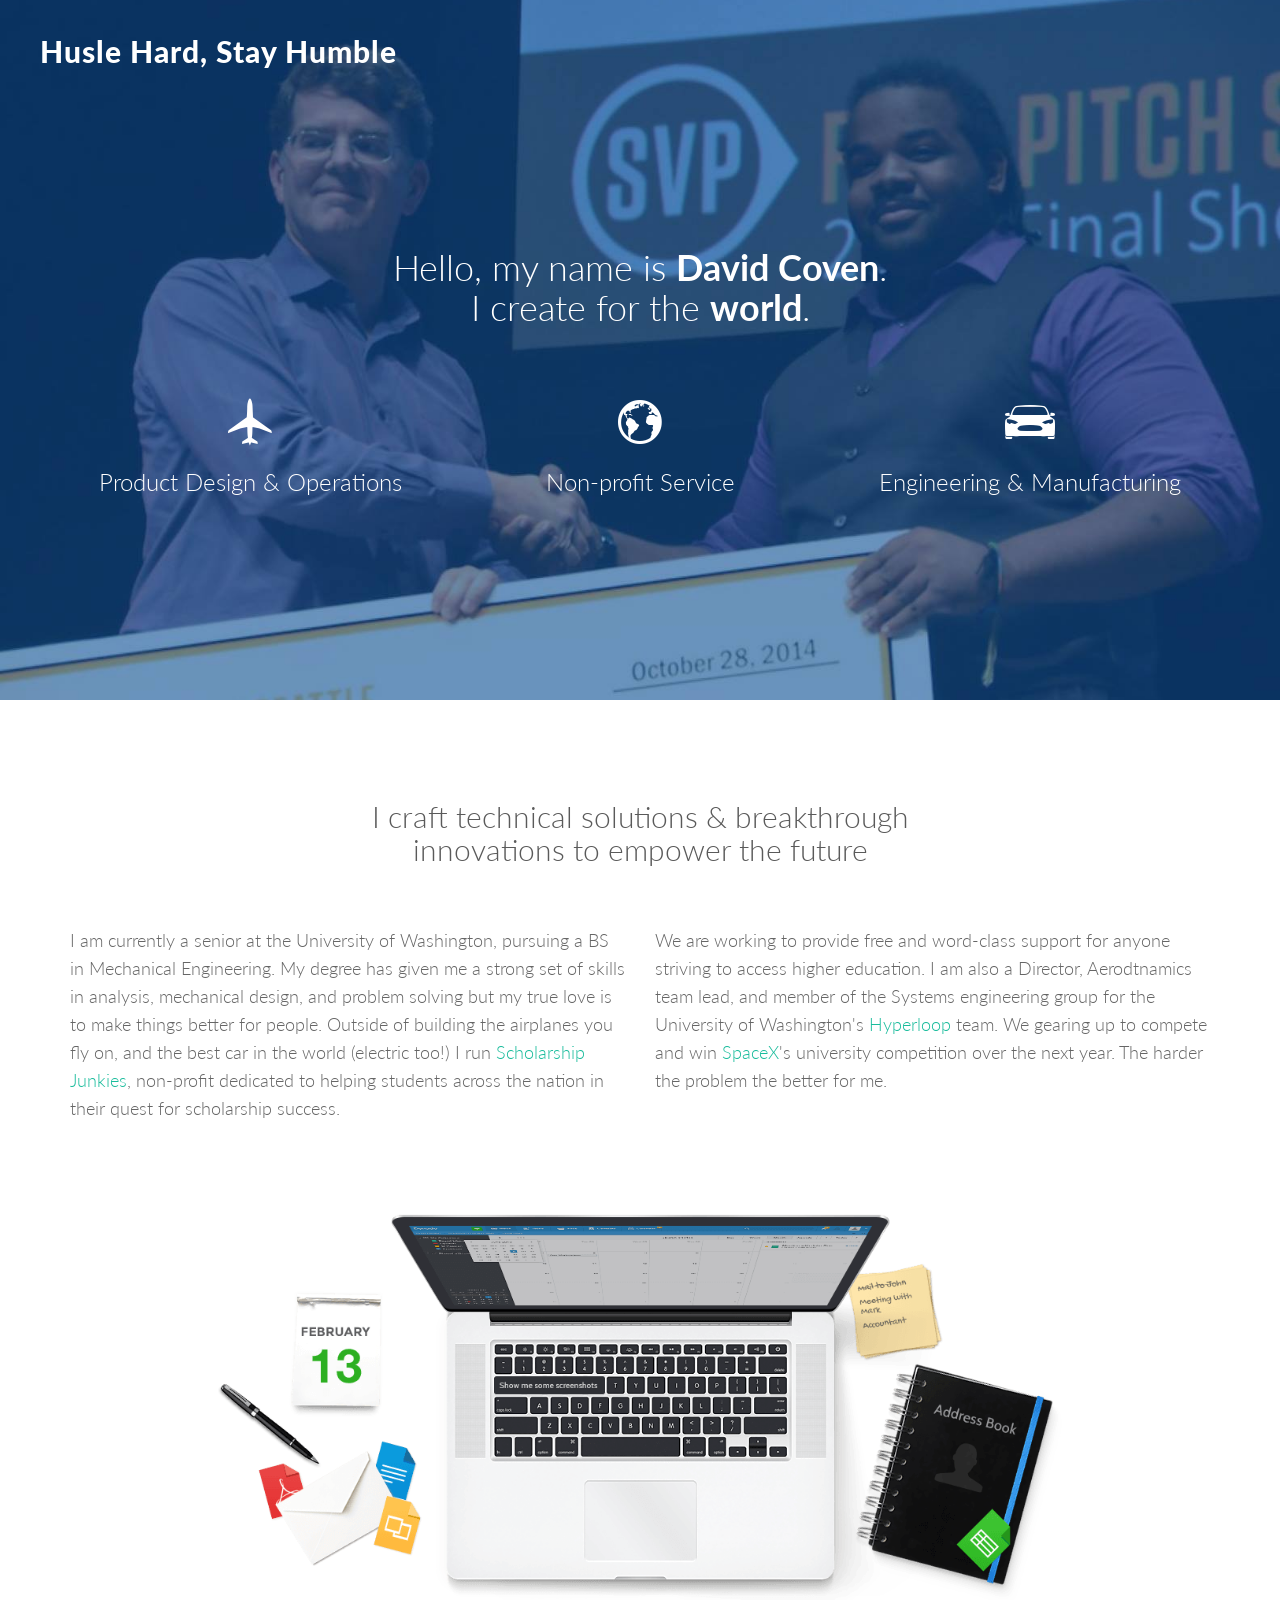
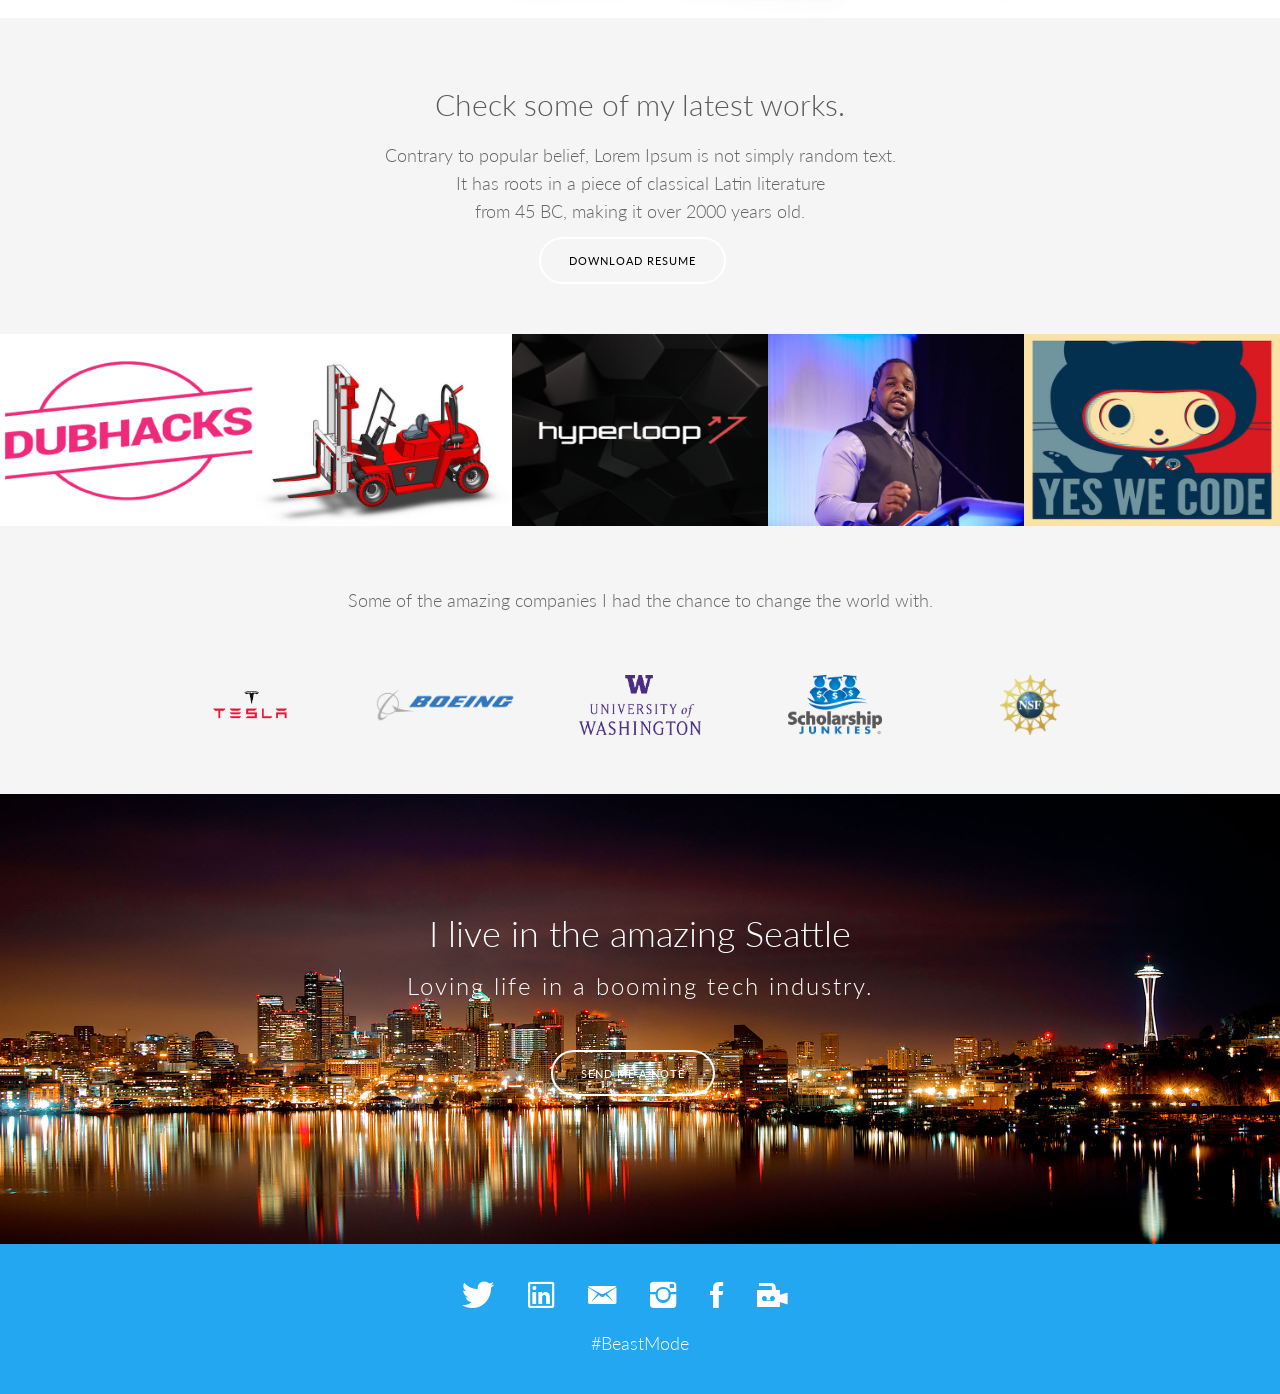
==== index.html @ f6e1c934 "updateeeeeeeee" ====
<!DOCTYPE html>
<html lang="en">
  <head>
    <meta charset="utf-8">
    <meta http-equiv="X-UA-Compatible" content="IE=edge">
    <meta name="viewport" content="width=device-width, initial-scale=1">
    <meta name="description" content="">
    <meta name="author" content="">
    <link rel="icon" href="assets/img/favicon.ico">

    <title>David Coven</title>

    <!-- Bootstrap core CSS -->
    <link href="assets/css/bootstrap.css" rel="stylesheet">

    <!-- Custom styles for this template -->
    <link href="assets/css/ionicons.min.css" rel="stylesheet">
    <link href="assets/css/style.css" rel="stylesheet">


    <!-- IE10 viewport hack for Surface/desktop Windows 8 bug -->
    <script src="assets/js/ie10-viewport-bug-workaround.js"></script>

    <!-- HTML5 shim and Respond.js IE8 support of HTML5 elements and media queries -->
    <!--[if lt IE 9]>
      <script src="https://oss.maxcdn.com/html5shiv/3.7.2/html5shiv.min.js"></script>
      <script src="https://oss.maxcdn.com/respond/1.4.2/respond.min.js"></script>
    <![endif]-->
  </head>

  <body>

    <div id="h">
      <div class="logo">
        <h2>Husle Hard, Stay Humble</h2>
      </div><!--/logo-->
      <div class="container centered">
        <div class="row">
          <div class="col-md-8 col-md-offset-2">
            <h1>Hello, my name is <b>David Coven</b>.<br/>I create for the <b>world</b>.</h1>
          </div>
        </div><!--/row-->

        <div class="row mt">
          <div class="col-sm-4">
            <i class="ion-plane"></i>
            <h3>Product Design &amp; Operations</h3>
          </div><!--/col-md-4-->

          <div class="col-sm-4">
            <i class="ion-earth"></i>
            <h3>Non-profit Service</h3>
          </div><!--/col-md-4-->

          <div class="col-sm-4">
            <i class="ion-model-s"></i>
              <h3>Engineering &amp;  Manufacturing</h3>
          </div><!--/col-md-4-->
        
        </div><!--/row-->
      </div><!--/container-->
    </div><!--H-->

    <div class="container ptb">
      <div class="row">
        <h2 class="centered mb">I craft technical solutions &amp; breakthrough <br/>innovations to empower the future</h2>
        <div class="col-md-6">
         <p>I am currently a senior at the University of Washington, pursuing a BS in Mechanical Engineering. My degree has given me a strong set of skills in analysis, mechanical design, and problem solving but my true love is to make things better for people. Outside of building the airplanes you fly on, and the best car in the world (electric too!) I run <a href="http://scholarshipjunkies.org" target="_blank">Scholarship Junkies</a>, non-profit dedicated to helping students across the nation in their quest for scholarship success.  </p>
        </div><!--/col-md-6-->
        <div class="col-md-6">
          <p> We are working to provide free and word-class support for anyone striving to access higher education. I am also a Director, Aerodtnamics team lead, and member of the Systems engineering group for the University of Washington's <a href="http://uwashingtonhyperloop.org" target="_blank">Hyperloop</a> team. We gearing up to compete and win <a>SpaceX</a>'s university competition over the next year.  The harder the problem the better for me. </p>
        </div><!--/col-md-6-->
      </div><!--/row-->
    </div><!-- /.container -->
    <div class="container">
      <div class="row">
        <div class="col-md-10 col-md-offset-1">
          <img src="assets/img/items.png" class="img-responsive" alt="">
        </div>
      </div><!--/row-->
    </div><!--/.container-->

    <div id="g">
      <div class="container">
        <div class="row centered">
          <h2>Check some of my latest works.</h2>
          <div class="col-md-8 col-md-offset-2">
            <p>Contrary to popular belief, Lorem Ipsum is not simply random text.<br/>It has roots in a piece of classical Latin literature<br/>from 45 BC, making it over 2000 years old.</p>
              <button class="btn btn-conf btn-clear"><a href="resume.pdf" style="color:black" target="_blank">Download Resume</a></button>

          </div><!--/col-md-8-->
        </div><!--/row-->
      </div><!--/.container-->
    <div class="portfolio-centered mt">
      <div class="recentitems portfolio">

         <div class="portfolio-item graphic-design">
          <div class="he-wrap tpl6">
          <img src="assets/img/portfolio/dubhacks.png" class="img-responsive" alt="">
            <div class="he-view">
              <div class="bg a0" data-animate="fadeIn">
                <h3 class="a1" data-animate="fadeInDown">DubHacks <br> Bringing Hackathons to the PNW</h3>
                <a data-rel="prettyPhoto" href="assets/img/portfolio/dubhacks.png" class="dmbutton a2" data-animate="fadeInUp"><i class="ion-search"></i></a>
                <a href="http://dubhacks.co" target="_blank" class="dmbutton a2" data-animate="fadeInUp"><i class="ion-link"></i></a>
               </div><!-- he bg -->
            </div><!-- he view -->    
          </div><!-- he wrap -->
        </div><!-- end col-12 -->
                            
        <div class="portfolio-item web-design">
          <div class="he-wrap tpl6">
          <img src="assets/img/portfolio/teslafrklft.jpg" class="img-responsive" alt="">
            <div class="he-view">
              <div class="bg a0" data-animate="fadeIn">
                <h3 class="a1" data-animate="fadeInDown">Tesla Themed Forklift</h3>
                <a data-rel="prettyPhoto" href="assets/img/portfolio/teslafrklft.jpg" class="dmbutton a2" data-animate="fadeInUp"><i class="ion-search"></i></a>
                <a href="https://grabcad.com/library/tesla-forklift-1" target="_blank" class="dmbutton a2" data-animate="fadeInUp"><i class="ion-link"></i></a>
              </div><!-- he bg -->
            </div><!-- he view -->    
          </div><!-- he wrap -->
        </div><!-- end col-12 -->
          
        <div class="portfolio-item books">
          <div class="he-wrap tpl6">
          <img src="assets/img/portfolio/hyperloop.png" class="img-responsive" alt="">
            <div class="he-view">
              <div class="bg a0" data-animate="fadeIn">
                <h3 class="a1" data-animate="fadeInDown">UWashington Hyperloop <br> Director | Aerodynamics | Systems Engineering</h3>
                <a data-rel="prettyPhoto" href="assets/img/portfolio/hacker-collective.jpg" class="dmbutton a2" data-animate="fadeInUp"><i class="ion-search"></i></a>
                <a href="http://uwashingtonhyperloop.org" target="_blank" class="dmbutton a2" data-animate="fadeInUp"><i class="ion-link"></i></a>
              </div><!-- he bg -->
            </div><!-- he view -->    
          </div><!-- he wrap -->
        </div><!-- end col-12 -->
        
        <div class="portfolio-item graphic-design">
          <div class="he-wrap tpl6">
          <img src="assets/img/Public-speaker.jpg" class="img-responsive" alt="">
            <div class="he-view">
              <div class="bg a0" data-animate="fadeIn">
                <h3 class="a1" data-animate="fadeInDown">Public Speaker <br>Motivational | Keynote | Emcee | Moderator</h3>
                <a data-rel="prettyPhoto" href="assets/img/Public-speaker.jpg" class="dmbutton a2" data-animate="fadeInUp"><i class="ion-search"></i></a>
                <a href="media.html" target="_blank" class="dmbutton a2" data-animate="fadeInUp"><i class="ion-link"></i></a>
              </div><!-- he bg -->
            </div><!-- he view -->    
          </div><!-- he wrap -->
        </div><!-- end col-12 -->
                                
        <div class="portfolio-item graphic-design">
          <div class="he-wrap tpl6">
          <img src="assets/img/portfolio/hacker-collective.jpg" class="img-responsive" alt="">
            <div class="he-view">
              <div class="bg a0" data-animate="fadeIn">
                <h3 class="a1" data-animate="fadeInDown">Hacker Collective <br> Github repo to help you learn anything.</h3>
                <a data-rel="prettyPhoto" href="assets/img/portfolio/hacker-collective.jpg" class="dmbutton a2" data-animate="fadeInUp"><i class="ion-search"></i></a>
                <a href="https://github.com/HackerCollective/resources" target="_blank" class="dmbutton a2" data-animate="fadeInUp"><i class="ion-link"></i></a>
              </div><!-- he bg -->
            </div><!-- he view -->    
          </div><!-- he wrap -->
        </div><!-- end col-12 -->
 
    </div><!-- portfolio container -->

    
    </div><!--/.G-->

    


    <div class="container mt">
        <div class="row clients centered">
          <p class="mb">Some of the amazing companies I had the chance to change the world with.</p>
          <div class="col-sm-2 col-sm-offset-1">
            <img src="assets/img/jobs/tesla.png" alt="">
          </div>
          <div class="col-sm-2">
            <img src="assets/img/jobs/boeing.png" alt="">
          </div>
          <div class="col-sm-2">
            <img src="assets/img/jobs/uw.png" alt="">
          </div>
          <div class="col-sm-2">
            <img src="assets/img/jobs/sj.png" alt="">
          </div>
          <div class="col-sm-2">
            <img src="assets/img/jobs/nsf.png" alt="">
          </div>
        </div><!--/row-->
      </div><!--/container-->
    </div><!--/.G-->

    <div id="sep">
      <div class="container">
        <div class="row centered">
          <div class="col-md-8 col-md-offset-2">
            <h1>I live in the amazing Seattle</h1>
            <h3 class="mb">Loving life in a booming tech industry.</h3>
            <button class="btn btn-conf btn-clear">Send me a note</button>
          </div>
        </div><!--/row-->
      </div><!--/container-->
    </div><!--/.sep-->

    <div id="f">
      <div class="container">
        <div class="row centered">
          <div class="col-md-8 col-md-offset-2">
            <a href="http://twitter.com/mrcovennnnn" target="_blank"><i class="ion-social-twitter"></i></a>
              <a href="http://twitter.com/mrcovennnnn" target="_blank"><i class="ion-social-linkedin-outline"></i></a>
            <a href="mailto:coven@uw.edu" target="_blank"><i class="ion-email"></i></a>
            <a href="http://instagram.com/mrcoven" target="_blank"><i class="ion-social-instagram"></i></a>
            <a href="http://facebook.com/themrcoven" target="_blank"><i class="ion-social-facebook"></i></a>
            <a href="media.html" target="_blank"><i class="ion-videocamera"></i></a>
              <br> <p style="color:white;">#BeastMode</p>
          </div><!--/col-md-8-->
        </div>
      </div><!--/container-->
    </div><!--/.F-->

    <!-- Bootstrap core JavaScript
    ================================================== -->
    <!-- Placed at the end of the document so the pages load faster -->
    <script src="assets/js/jquery.min.js"></script>
    <script src="assets/js/bootstrap.min.js"></script>
    <script src="assets/js/retina-1.1.0.js"></script>
    <script src="assets/js/jquery.hoverdir.js"></script>
    <script src="assets/js/jquery.hoverex.min.js"></script>
    <script src="assets/js/jquery.prettyPhoto.js"></script>
    <script src="assets/js/jquery.isotope.min.js"></script>
    <script src="assets/js/custom.js"></script>


    <script>
// Portfolio
(function($) {
  "use strict";
  var $container = $('.portfolio'),
    $items = $container.find('.portfolio-item'),
    portfolioLayout = 'fitRows';
    
    if( $container.hasClass('portfolio-centered') ) {
      portfolioLayout = 'masonry';
    }
        
    $container.isotope({
      filter: '*',
      animationEngine: 'best-available',
      layoutMode: portfolioLayout,
      animationOptions: {
      duration: 750,
      easing: 'linear',
      queue: false
    },
    masonry: {
    }
    }, refreshWaypoints());
    
    function refreshWaypoints() {
      setTimeout(function() {
      }, 1000);   
    }
        
    $('nav.portfolio-filter ul a').on('click', function() {
        var selector = $(this).attr('data-filter');
        $container.isotope({ filter: selector }, refreshWaypoints());
        $('nav.portfolio-filter ul a').removeClass('active');
        $(this).addClass('active');
        return false;
    });
    
    function getColumnNumber() { 
      var winWidth = $(window).width(), 
      columnNumber = 1;
    
      if (winWidth > 1200) {
        columnNumber = 5;
      } else if (winWidth > 950) {
        columnNumber = 4;
      } else if (winWidth > 600) {
        columnNumber = 3;
      } else if (winWidth > 400) {
        columnNumber = 2;
      } else if (winWidth > 250) {
        columnNumber = 1;
      }
        return columnNumber;
      }       
      
      function setColumns() {
        var winWidth = $(window).width(), 
        columnNumber = getColumnNumber(), 
        itemWidth = Math.floor(winWidth / columnNumber);
        
        $container.find('.portfolio-item').each(function() { 
          $(this).css( { 
          width : itemWidth + 'px' 
        });
      });
    }
    
    function setPortfolio() { 
      setColumns();
      $container.isotope('reLayout');
    }
      
    $container.imagesLoaded(function () { 
      setPortfolio();
    });
    
    $(window).on('resize', function () { 
    setPortfolio();          
  });
})(jQuery);
</script>
  </body>
</html>
---- assets/css/style.css ----
/*	################################################################
	1. GENERAL STRUCTURES
################################################################# */

/* Import fonts */
@import url(http://fonts.googleapis.com/css?family=Lato:300,400,700,900);

@import url("prettyPhoto.css") screen;
@import url("hoverex-all.css") screen;

* { 
	margin: 0;
	padding: 0px;
    font-family: 'Lato', sans-serif;
} 
body { 
	background: #fff; 
	margin: 0; 
	color: #5a5a5a;
}

h1, h2, h3, h4, h5, h6 {
    font-family: 'Lato', sans-serif;
	font-weight: 300;
}


p { 
	padding: 0; 
	margin-bottom: 12px; 
    font-family: 'Lato', sans-serif;
	font-weight: 300;
	font-size: 18px; 
	line-height: 28px;
	color: #666; 
	margin-top: 10px; 
}

html,
body {
	height: 100%;
}

.alignleft { float: left; }
.alignright { float: right; }
.aligncenter {
	margin-left: auto;
	margin-right: auto;
	display: block;
	clear: both;
}
.centered {text-align: center}
.mt {margin-top: 50px;}
.mb {margin-bottom: 50px;}
.mtb {margin-top: 50px; margin-bottom: 50px;}
.mtb2 { margin-top: 100px; margin-bottom: 100px;}
.ptb {padding-top: 80px; padding-bottom: 80px;}

.clear {
	clear: both;
	display: block;
	font-size: 0;
	height: 0;
	line-height: 0;
	width:100%;
}
::-moz-selection  {
	color: #fff;
	text-shadow:none;
	background:#2B2E31;
}
::selection {
	color: #fff;
	text-shadow:none;
	background:#2B2E31;
}
*,
*:after,
*:before {
	-webkit-box-sizing: border-box;
	-moz-box-sizing: border-box;
	box-sizing: border-box;
	padding: 0;
	margin: 0;
}
a { 
	padding: 0;
	margin: 0;
	text-decoration: none; 
	-webkit-transition: background-color .4s linear, color .4s linear;
	-moz-transition: background-color .4s linear, color .4s linear;
	-o-transition: background-color .4s linear, color .4s linear;
	-ms-transition: background-color .4s linear, color .4s linear;
	transition: background-color .4s linear, color .4s linear;
	color: #1abc9c;
}
a:hover,
a:focus {
  text-decoration: none;
  color:#696E74;
}

.nopadding {
	padding: 0px !important;
	margin: 0px;
}


/* FORM CONFIGURATION */

input {
	font-size: 16px;
	min-height: 40px;
	border-radius: 2px;
	line-height: 20px;
	padding: 11px 30px 12px;
	border: 1px solid #b9b9af;
	margin-bottom: 10px;
	background-color: #fff;
	-webkit-transition: background-color 0.2s;
	transition: background-color 0.2s;
}

.subscribe-input {
	float: left;
	width: 65%;
	text-align: left;
	margin-right: 2px;
}

.subscribe-submit {
	right: 0;
}

.btn-download {
	background: #FDE3A7;
}

.btn-conf {
	border-radius: 50px;
	margin-right: 15px;
	font-size: 11px;
	letter-spacing: 1px;
	text-transform: uppercase;
	padding: 14px 28px 13px 28px;
	}

.btn-clear {
	background: transparent;
	color: white;
	border: 2px solid white;
}
.btn-clear:hover {
	background: white;
	color: #2f2f2f;
}



.dmbutton:hover,
.dmbutton:active,
.dmbutton:focus{
	color: #ffffff;
	background-color: #222222;
	border-color: #ffffff;
}
.dmbutton {
	background:rgba(0, 0, 0, 0);
	border: 1px solid #ffffff;
	color: #ffffff;
	-webkit-border-radius: 2px;
	border-radius: 2px;
	padding-top: 1.025rem;
	padding-right: 2.25rem;
	letter-spacing:0.85px;
	padding-bottom: 1.0875rem;
	padding-left: 2.25rem;
	font-size: 1.55rem;
	cursor: pointer;
	font-weight: normal;
	line-height: normal;
	margin: 0 0 1.25rem;
	text-decoration: none;
	text-align: center;
	display: inline-block;
	-webkit-transition: background-color 300ms ease-out;
	-moz-transition: background-color 300ms ease-out;
	transition: background-color 300ms ease-out;
	-webkit-appearance: none;
	font-weight: normal !important;
}

/* HEADER SECTION */
#h {
	background: url(../img/headers/1.jpg) no-repeat center top;
	padding-top: 5px;
	background-attachment: relative;
	background-position: center center;
	min-height: 700px;
	width: 100%;
	
    -webkit-background-size: 100%;
    -moz-background-size: 100%;
    -o-background-size: 100%;
    background-size: 100%;

    -webkit-background-size: cover;
    -moz-background-size: cover;
    -o-background-size: cover;
    background-size: cover;
    color: white;
}

#h .logo {
	margin-top: 30px;
	margin-left: 40px;
	padding-bottom: 150px;
}

#h .logo h2{
	font-weight: 900;
	color: white;
	letter-spacing: 1px;
}

#h h3 {
	margin-top: 10px;
}

#h i {
	font-size: 50px;
}

/* GREY SECTION */
#g {
	padding-top: 50px;
	padding-bottom: 50px;
	background: #f5f5f5;
}

.portfolio {
	padding:0 !important;
	margin:0 !important;
	display:block;
}


.portfolio-item .title:before {border-radius:0; display:none}
.portfolio-item p {margin:0px 0 30px;}
.portfolio-item h3 {margin:-10px 0 10px; font-size:16px; text-transform:uppercase;}


.tpl6 h3
{
	color:#fff;
	margin:0;
	padding:40px 5px 0;
	font-size:16px;
	text-transform:uppercase;
}
.tpl6 .dmbutton
{
	display:inline-block;
	margin:30px 5px 20px 5px;
	font-size:13px;
}

.tpl6 .bg
{
	height:100%;
	width:100%;
	background-color:#00b3fe;
	background-color:rgba(0,179,254,.9);
	text-align:center;
}

/* CLIENTS */

.clients img {
	max-width: 140px;
	max-height: 60px;
	vertical-align: middle;
}

.clients .col-sm-2 {
	height: 80px;
	line-height: 80px;
}

/* CONTACT SEPARATOR */
#sep {
	background: url(../img/seattle.jpg) no-repeat center top;
	padding-top: 100px;
	background-attachment: relative;
	background-position: center center;
	min-height: 450px;
	width: 100%;
	color: white;
	
    -webkit-background-size: 100%;
    -moz-background-size: 100%;
    -o-background-size: 100%;
    background-size: 100%;

    -webkit-background-size: cover;
    -moz-background-size: cover;
    -o-background-size: cover;
    background-size: cover;
    color: white;
}

#sep h3 {
	font-weight: 300;
	letter-spacing: 2px;
}

/* FOOTER */
#f {
	padding-top: 25px;
	padding-bottom: 25px;
	background-color: #22A7F0;
}

#f i {
	margin-right: 30px;
	font-size: 35px;
}

#f a {
	color: white;
}

/* HEADER 2 - PORTFOLIO SECTION */
#h2 {
	background: url(../img/header1.jpg) no-repeat center top;
	padding-top: 5px;
	background-attachment: relative;
	background-position: center center;
	min-height: 700px;
	width: 100%;
	
    -webkit-background-size: 100%;
    -moz-background-size: 100%;
    -o-background-size: 100%;
    background-size: 100%;

    -webkit-background-size: cover;
    -moz-background-size: cover;
    -o-background-size: cover;
    background-size: cover;
    color: white;
}

#h2 .logo {
	margin-top: 30px;
	margin-left: 40px;
	padding-bottom: 150px;
}

#h2 .logo h2{
	font-weight: 900;
	color: white;
	letter-spacing: 1px;
}

#h2 h3 {
	margin-top: 30px;
	letter-spacing: 1px;
}
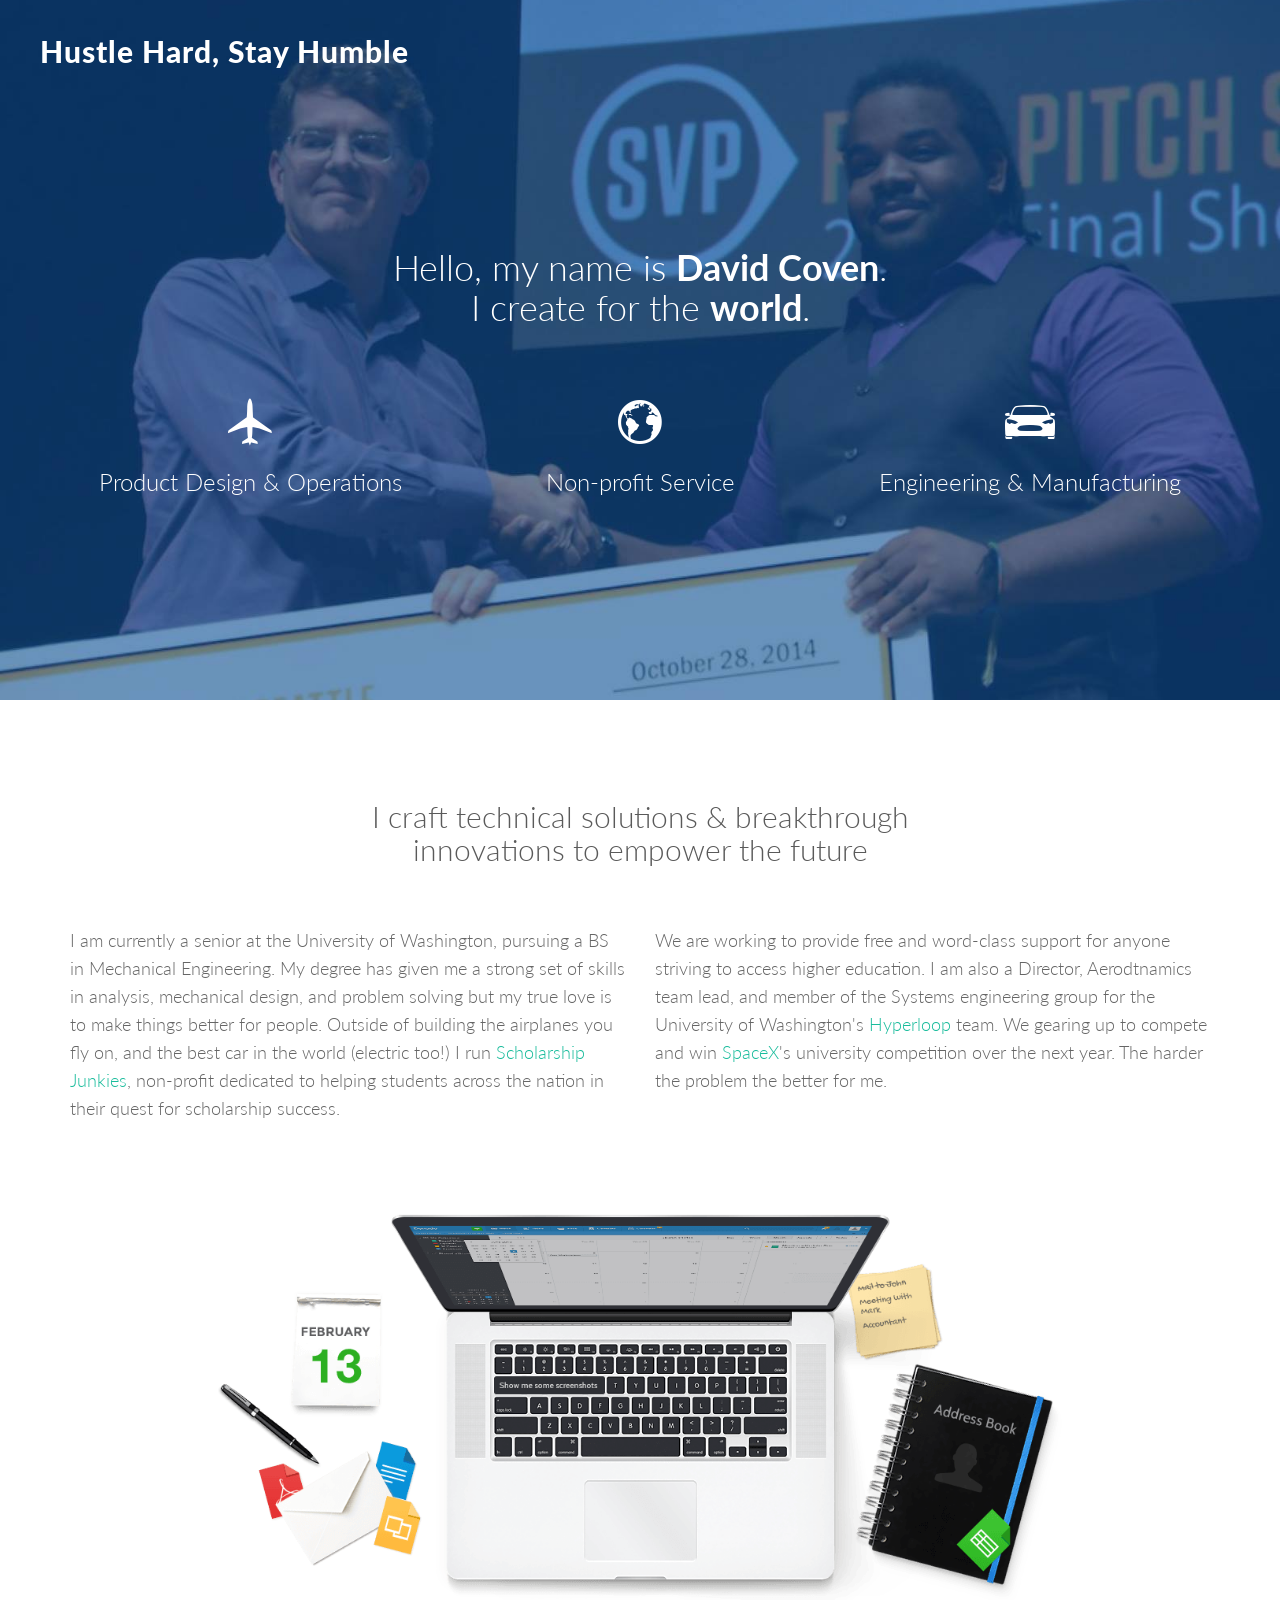
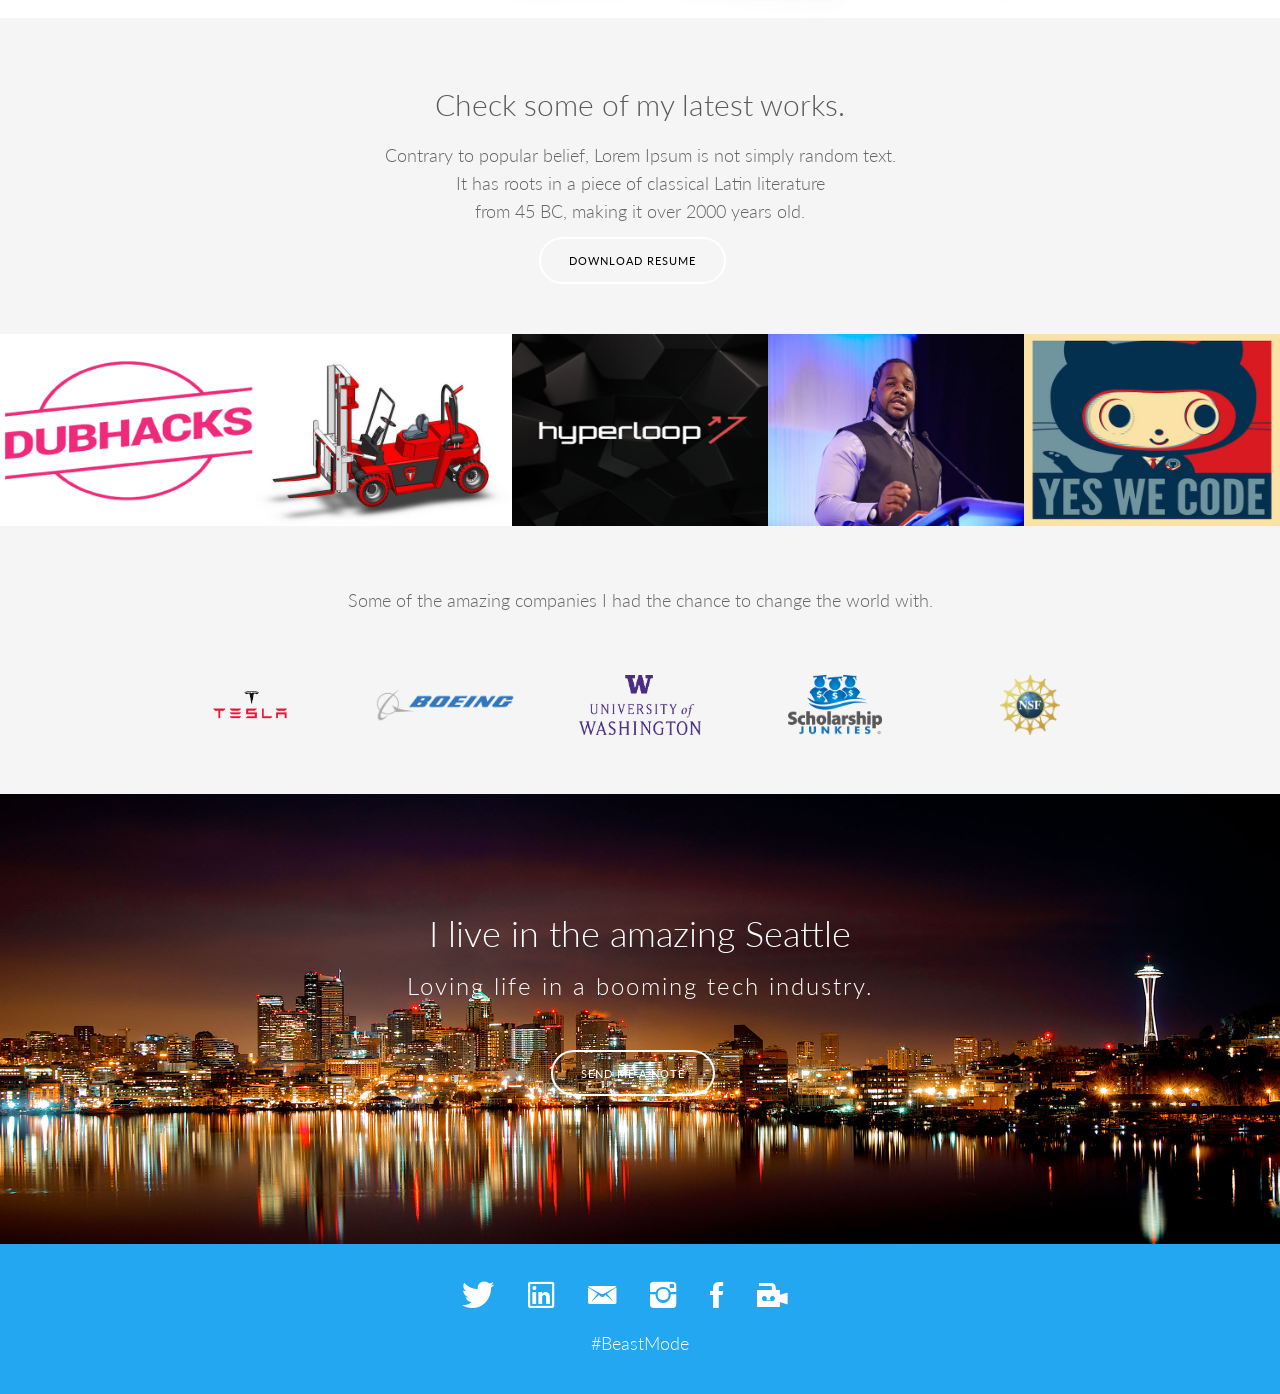
==== commit fe4fbdf2: "typo" ====
--- a/index.html
+++ b/index.html
@@ -4,9 +4,15 @@
     <meta charset="utf-8">
     <meta http-equiv="X-UA-Compatible" content="IE=edge">
     <meta name="viewport" content="width=device-width, initial-scale=1">
-    <meta name="description" content="">
-    <meta name="author" content="">
-    <link rel="icon" href="assets/img/favicon.ico">
+    <meta name="description" content="Loving life in Seattle, I'm a mechanical engineer, technical designer and problem solver. I love creating solutions to impact the world">
+	<meta name="author" content="David Coven">
+    <meta property="og:image" content="https://www.facebook.com/photo.php?fbid=10202289154296672&set=a.1579161685373.2077074.1425577703&type=3&theater" />
+    <meta property="og:image:width" content="2048" />
+    <meta property="og:image:height" content="1370" />
+    <meta property="og:site_name" content="David Coven"/>
+    <meta property="og:url"
+content="http://coven.engineer" />
+    <link rel="icon" href="assets/img/haha.JPG">
 
     <title>David Coven</title>
 
@@ -16,6 +22,7 @@
     <!-- Custom styles for this template -->
     <link href="assets/css/ionicons.min.css" rel="stylesheet">
     <link href="assets/css/style.css" rel="stylesheet">
+    <link rel="image_src" href="assets/img/david.jpg"  >
 
 
     <!-- IE10 viewport hack for Surface/desktop Windows 8 bug -->
@@ -32,7 +39,7 @@
 
     <div id="h">
       <div class="logo">
-        <h2>Husle Hard, Stay Humble</h2>
+        <h2>Hustle Hard, Stay Humble</h2>
       </div><!--/logo-->
       <div class="container centered">
         <div class="row">
@@ -206,7 +213,7 @@
         <div class="row centered">
           <div class="col-md-8 col-md-offset-2">
             <a href="http://twitter.com/mrcovennnnn" target="_blank"><i class="ion-social-twitter"></i></a>
-              <a href="http://twitter.com/mrcovennnnn" target="_blank"><i class="ion-social-linkedin-outline"></i></a>
+              <a href="http://linkedin.com/in/coven" target="_blank"><i class="ion-social-linkedin-outline"></i></a>
             <a href="mailto:coven@uw.edu" target="_blank"><i class="ion-email"></i></a>
             <a href="http://instagram.com/mrcoven" target="_blank"><i class="ion-social-instagram"></i></a>
             <a href="http://facebook.com/themrcoven" target="_blank"><i class="ion-social-facebook"></i></a>
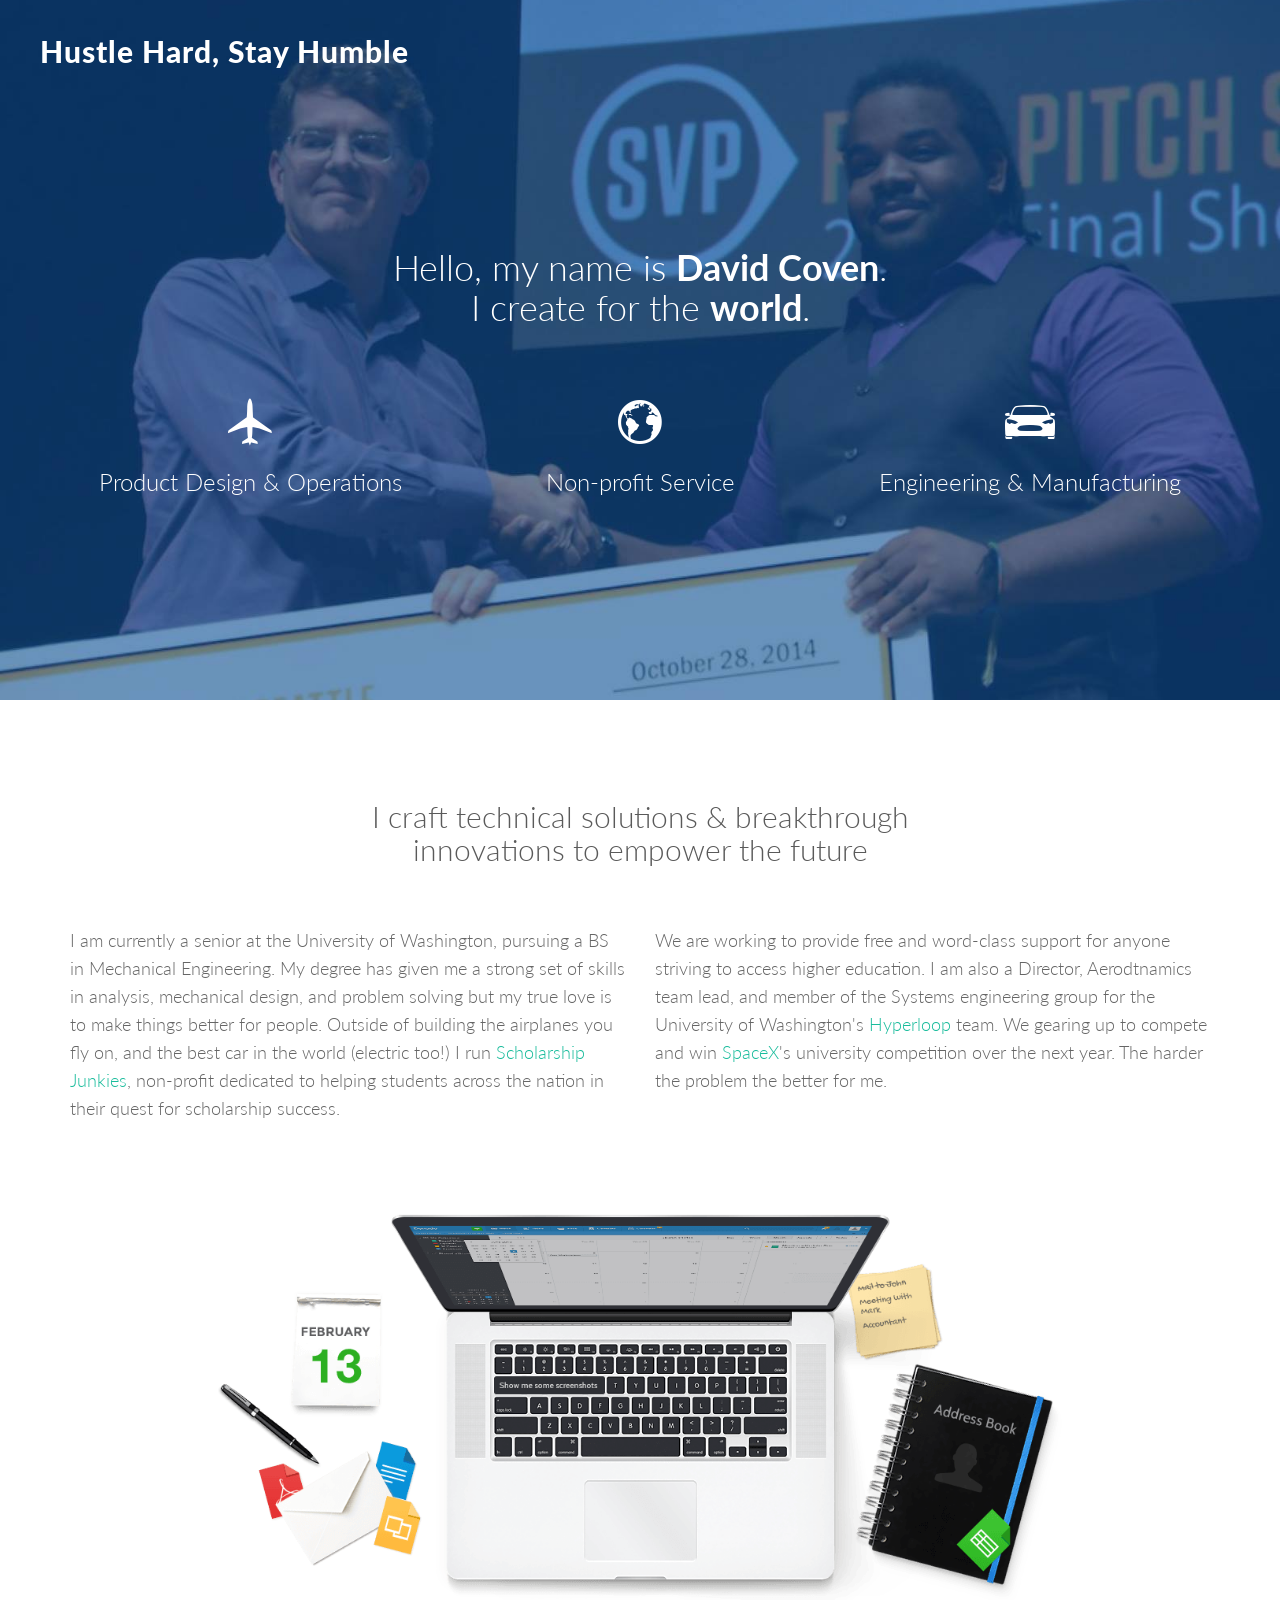
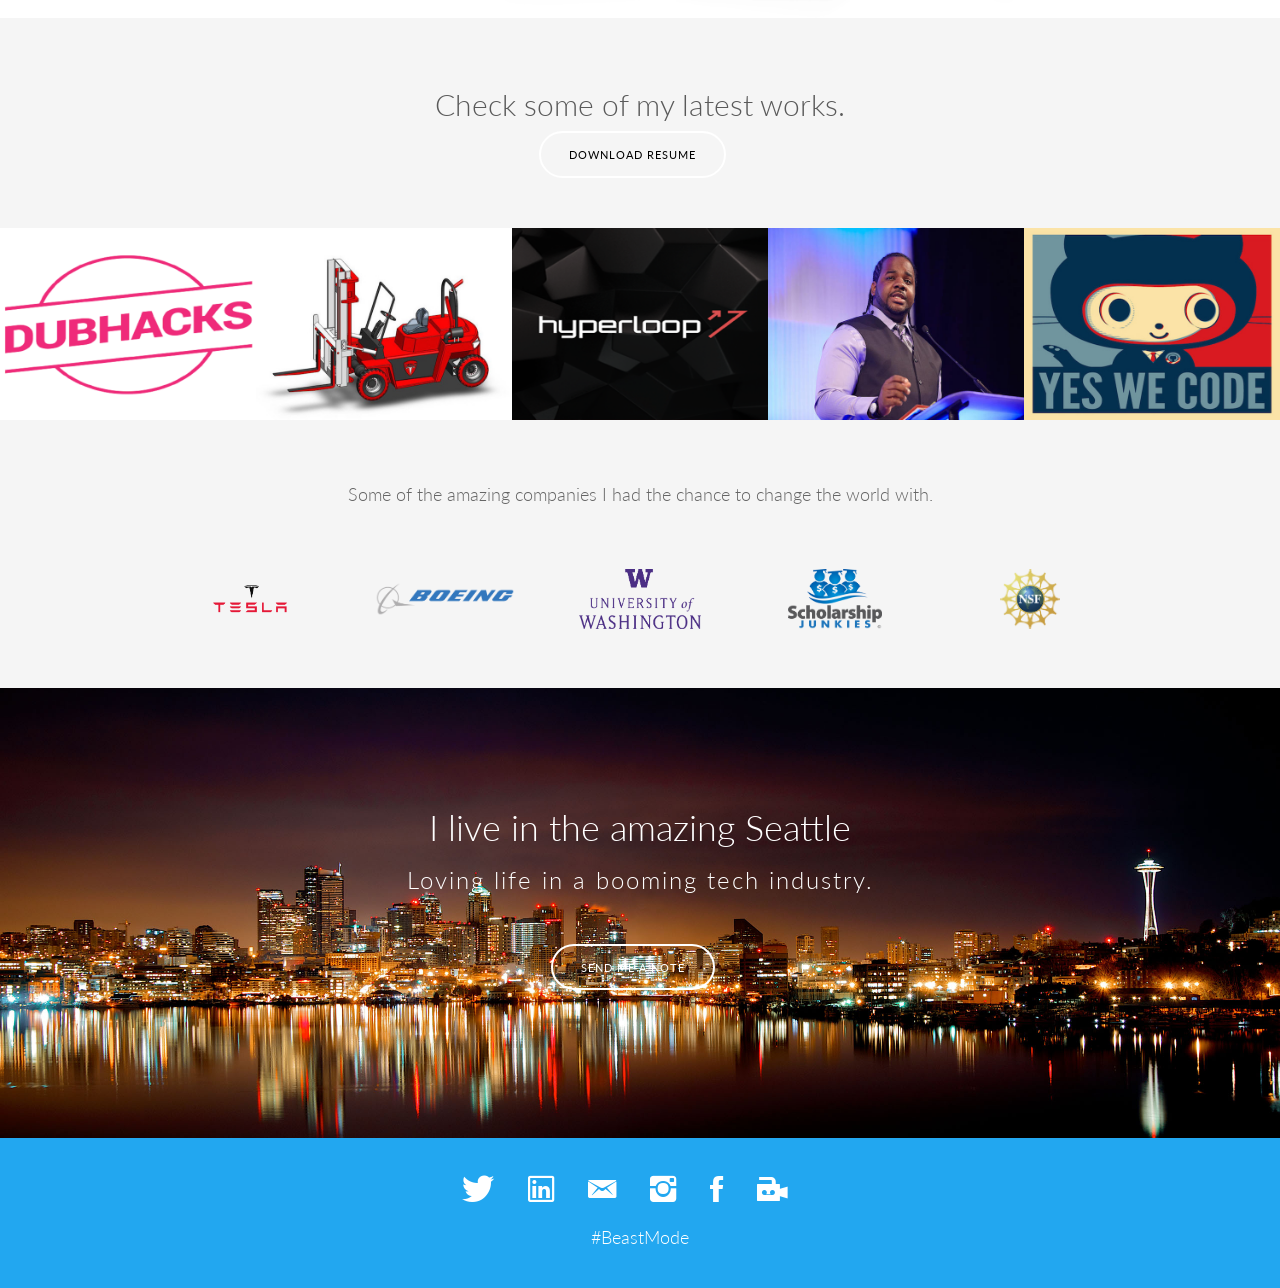
==== commit 18031bab: "merp1" ====
--- a/index.html
+++ b/index.html
@@ -92,7 +92,7 @@
         <div class="row centered">
           <h2>Check some of my latest works.</h2>
           <div class="col-md-8 col-md-offset-2">
-            <p>Contrary to popular belief, Lorem Ipsum is not simply random text.<br/>It has roots in a piece of classical Latin literature<br/>from 45 BC, making it over 2000 years old.</p>
+            
               <button class="btn btn-conf btn-clear"><a href="resume.pdf" style="color:black" target="_blank">Download Resume</a></button>
 
           </div><!--/col-md-8-->
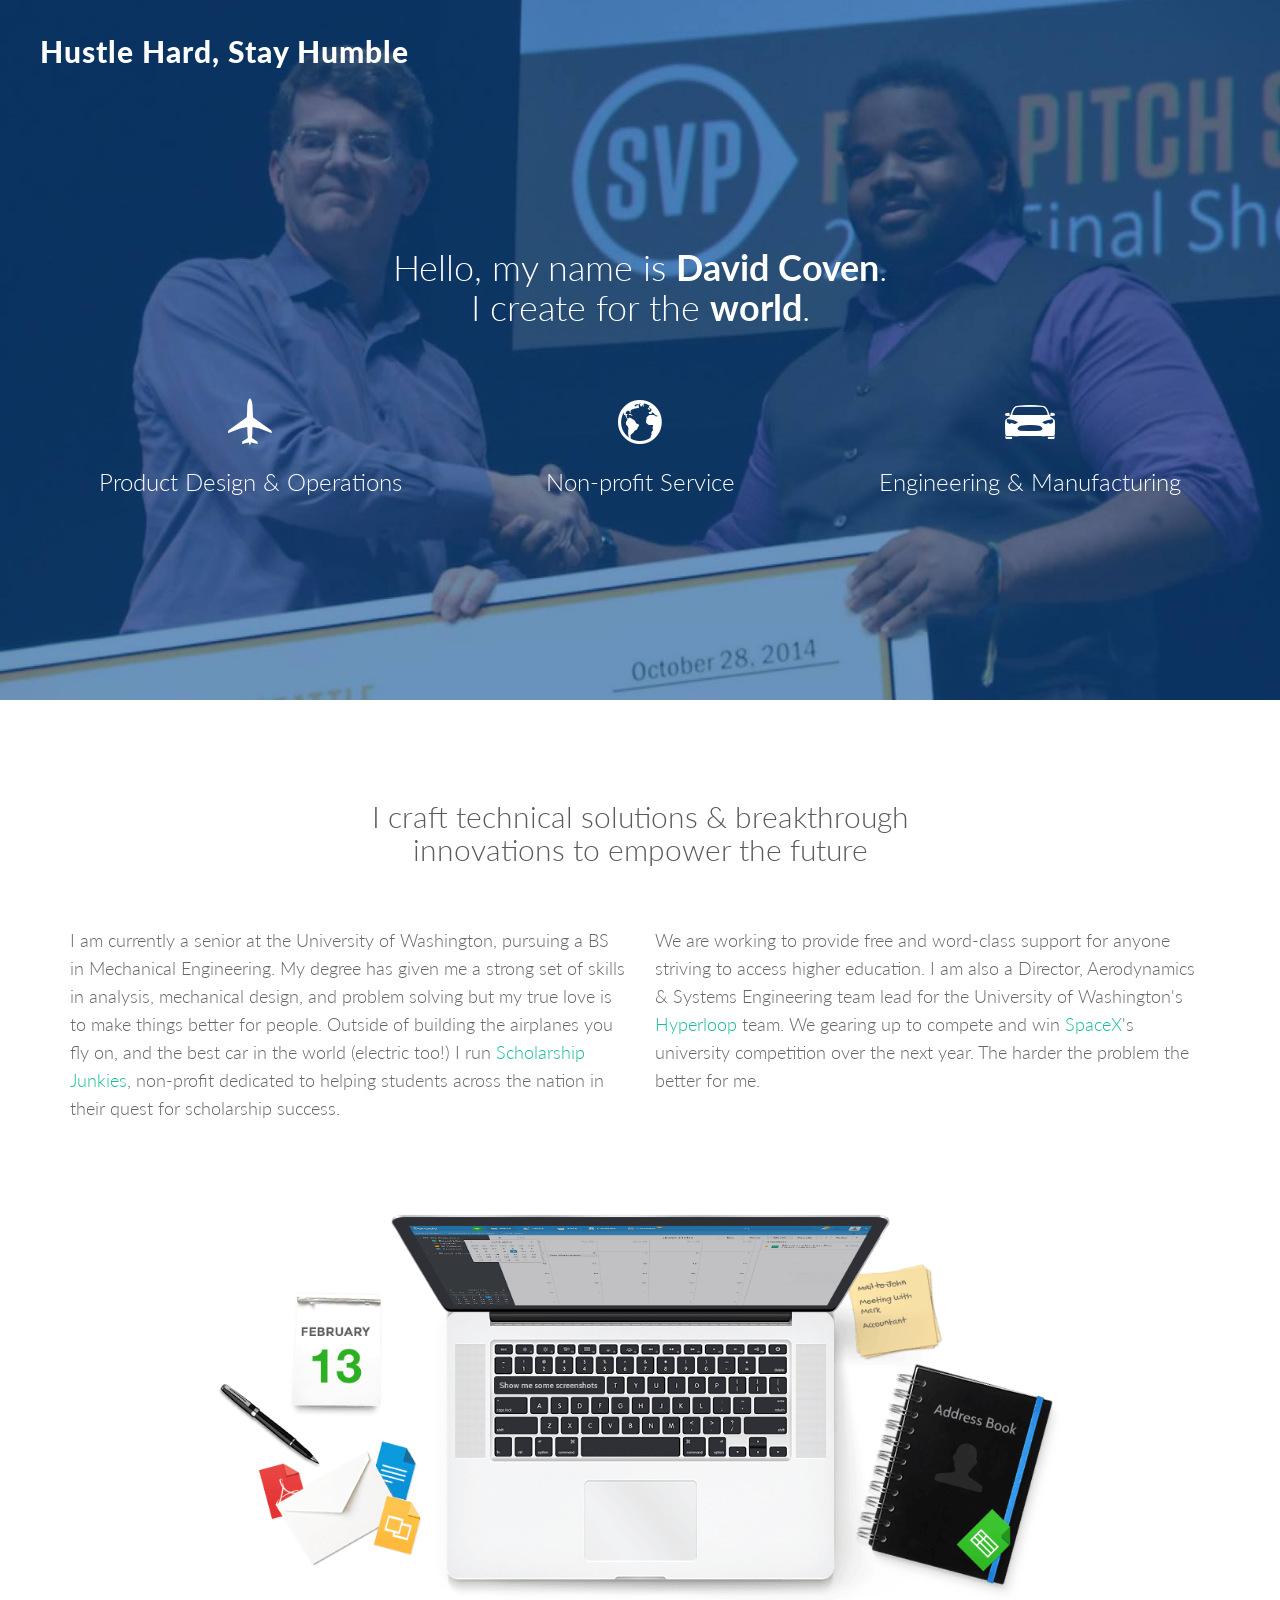
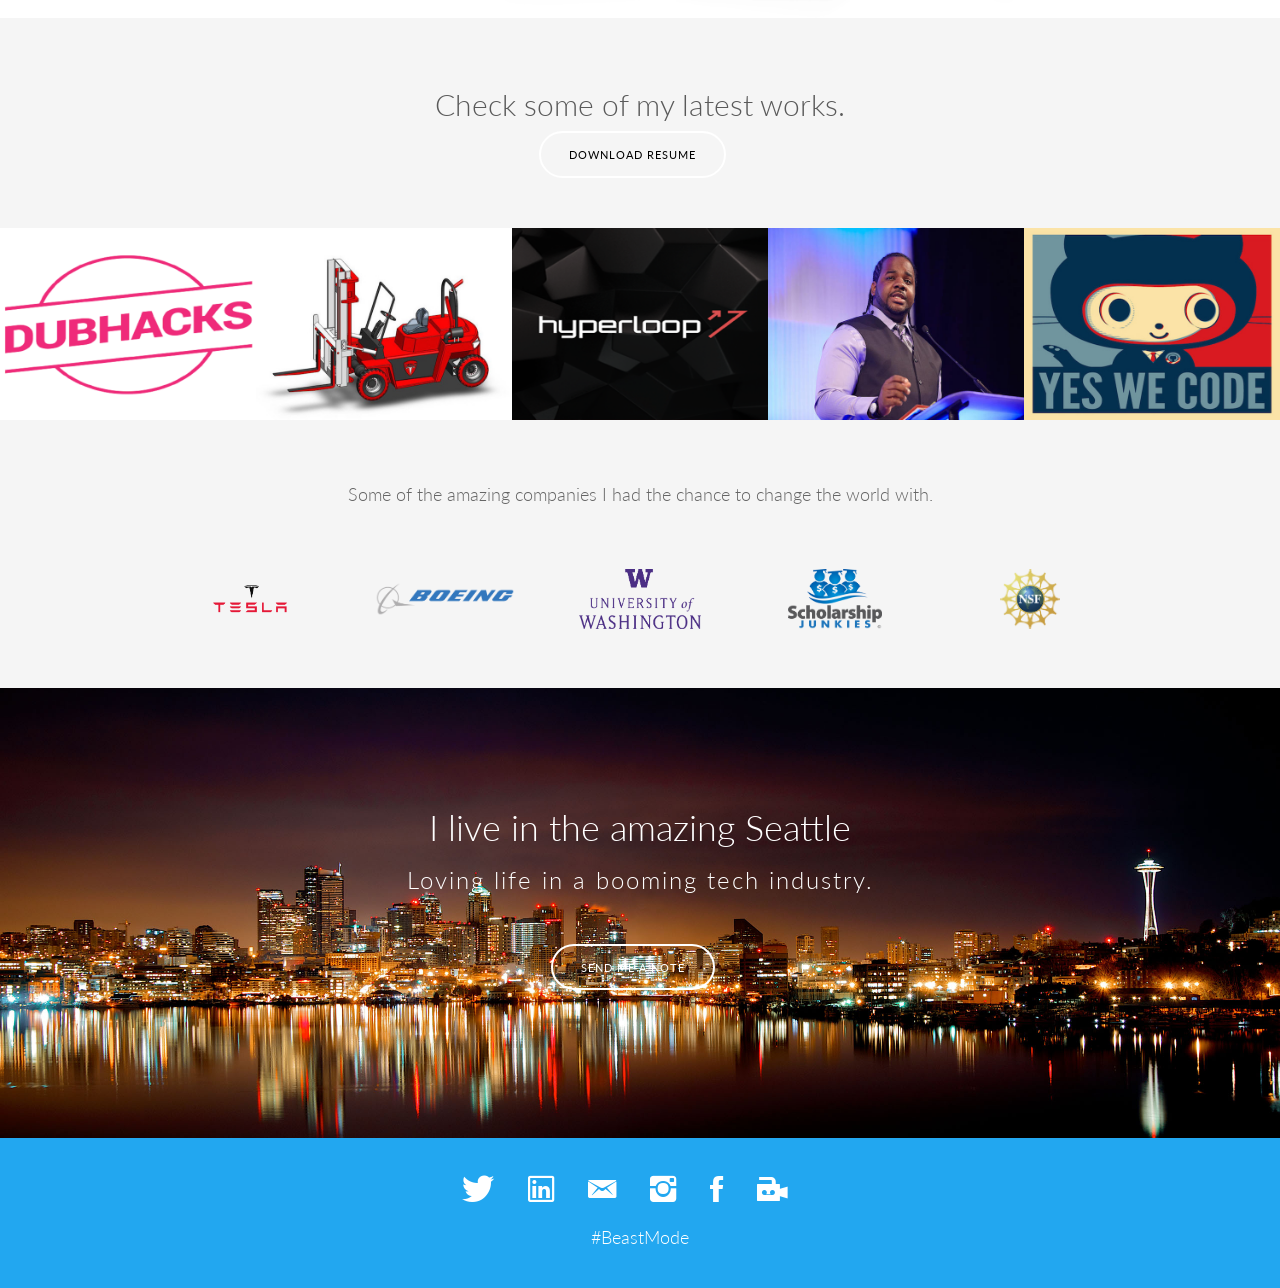
==== commit 9b2d292f: "Update index.html" ====
--- a/index.html
+++ b/index.html
@@ -75,7 +75,7 @@
          <p>I am currently a senior at the University of Washington, pursuing a BS in Mechanical Engineering. My degree has given me a strong set of skills in analysis, mechanical design, and problem solving but my true love is to make things better for people. Outside of building the airplanes you fly on, and the best car in the world (electric too!) I run <a href="http://scholarshipjunkies.org" target="_blank">Scholarship Junkies</a>, non-profit dedicated to helping students across the nation in their quest for scholarship success.  </p>
         </div><!--/col-md-6-->
         <div class="col-md-6">
-          <p> We are working to provide free and word-class support for anyone striving to access higher education. I am also a Director, Aerodtnamics team lead, and member of the Systems engineering group for the University of Washington's <a href="http://uwashingtonhyperloop.org" target="_blank">Hyperloop</a> team. We gearing up to compete and win <a>SpaceX</a>'s university competition over the next year.  The harder the problem the better for me. </p>
+          <p> We are working to provide free and word-class support for anyone striving to access higher education. I am also a Director, Aerodynamics &amp; Systems Engineering team lead for the University of Washington's <a href="http://uwashingtonhyperloop.org" target="_blank">Hyperloop</a> team. We gearing up to compete and win <a>SpaceX</a>'s university competition over the next year.  The harder the problem the better for me. </p>
         </div><!--/col-md-6-->
       </div><!--/row-->
     </div><!-- /.container -->
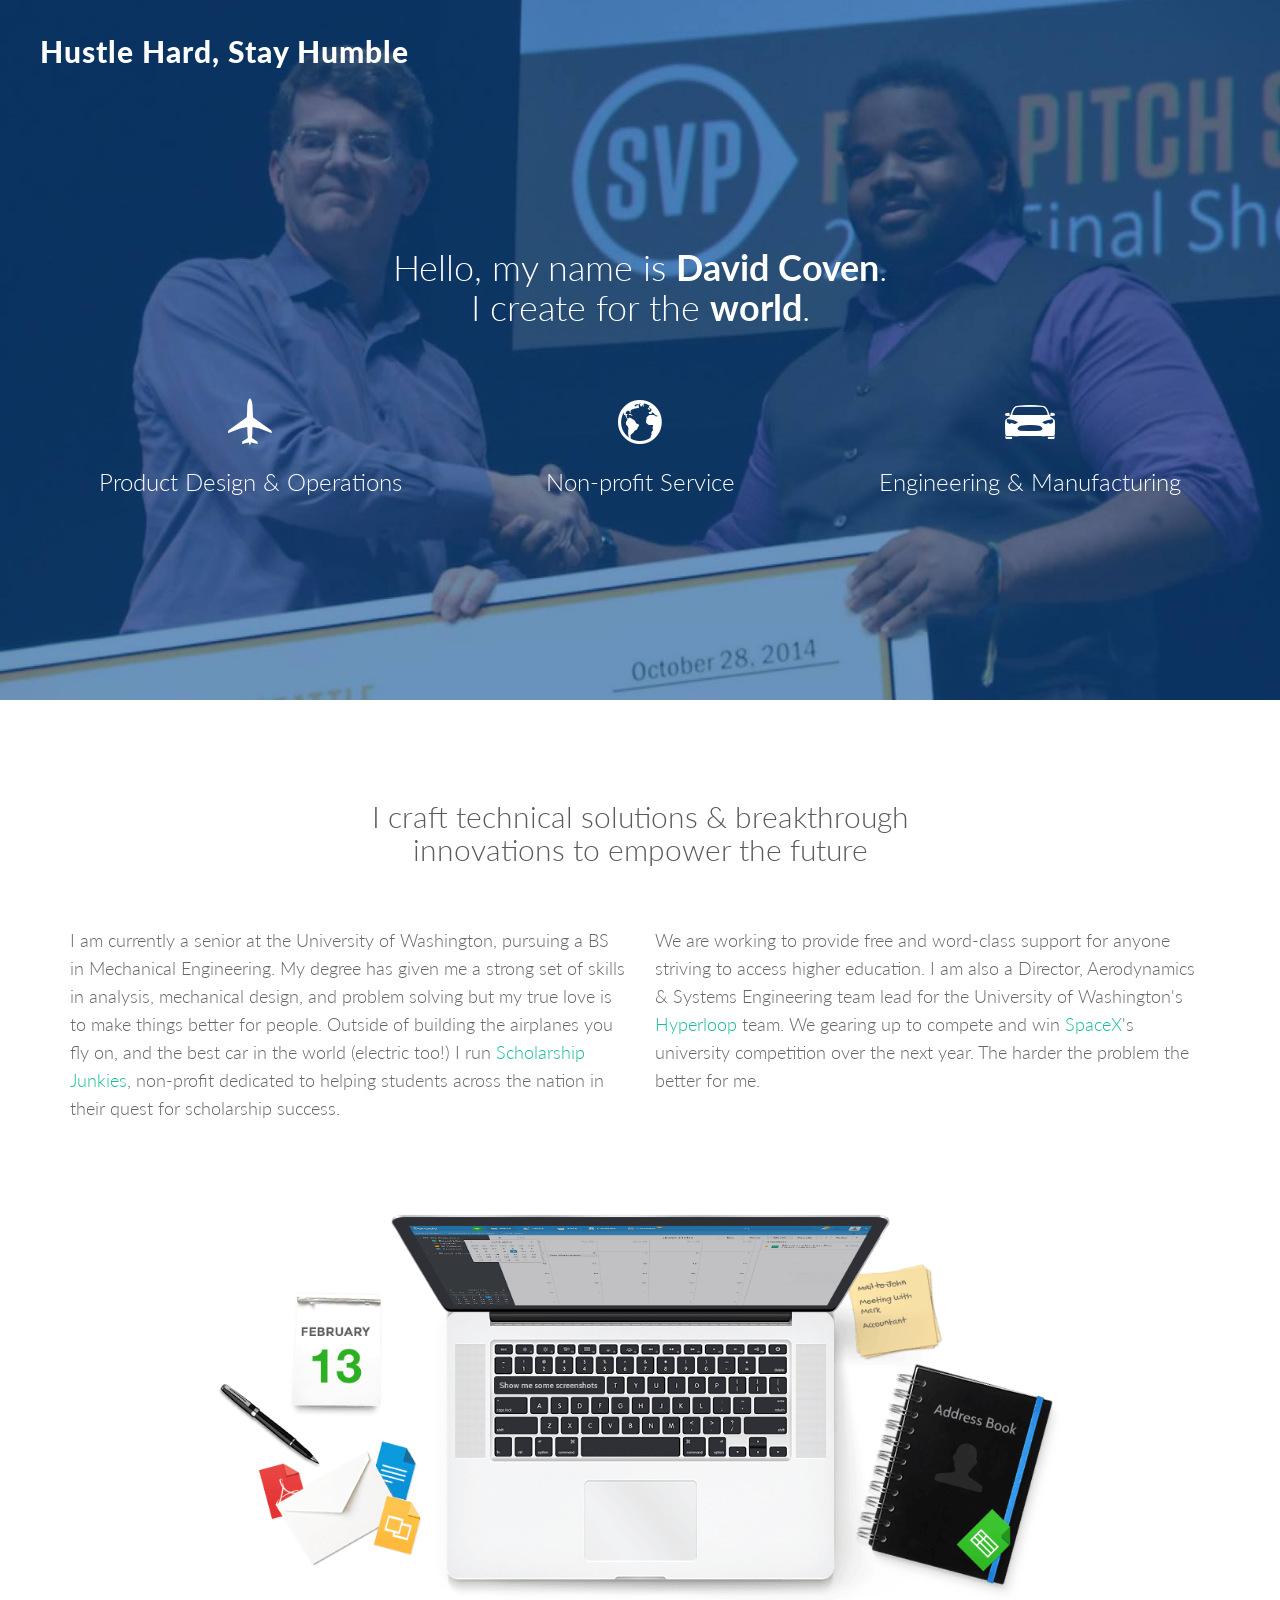
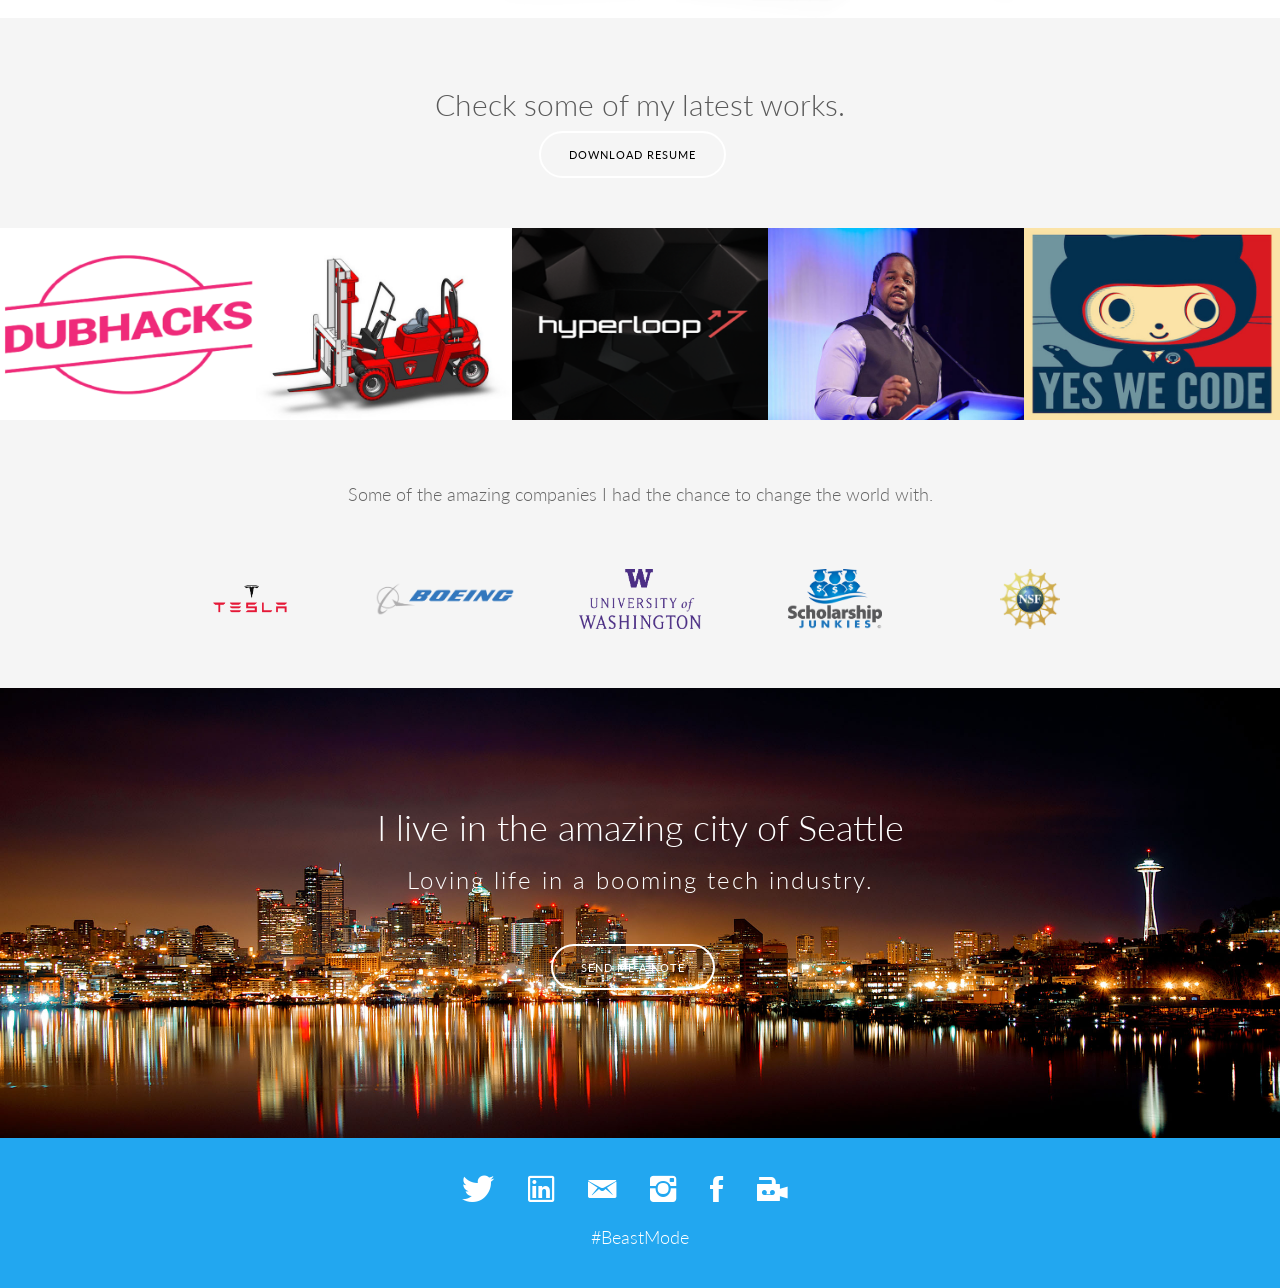
==== commit 25c39996: "Update index.html" ====
--- a/index.html
+++ b/index.html
@@ -200,7 +200,7 @@
       <div class="container">
         <div class="row centered">
           <div class="col-md-8 col-md-offset-2">
-            <h1>I live in the amazing Seattle</h1>
+            <h1>I live in the amazing city of Seattle</h1>
             <h3 class="mb">Loving life in a booming tech industry.</h3>
             <button class="btn btn-conf btn-clear">Send me a note</button>
           </div>
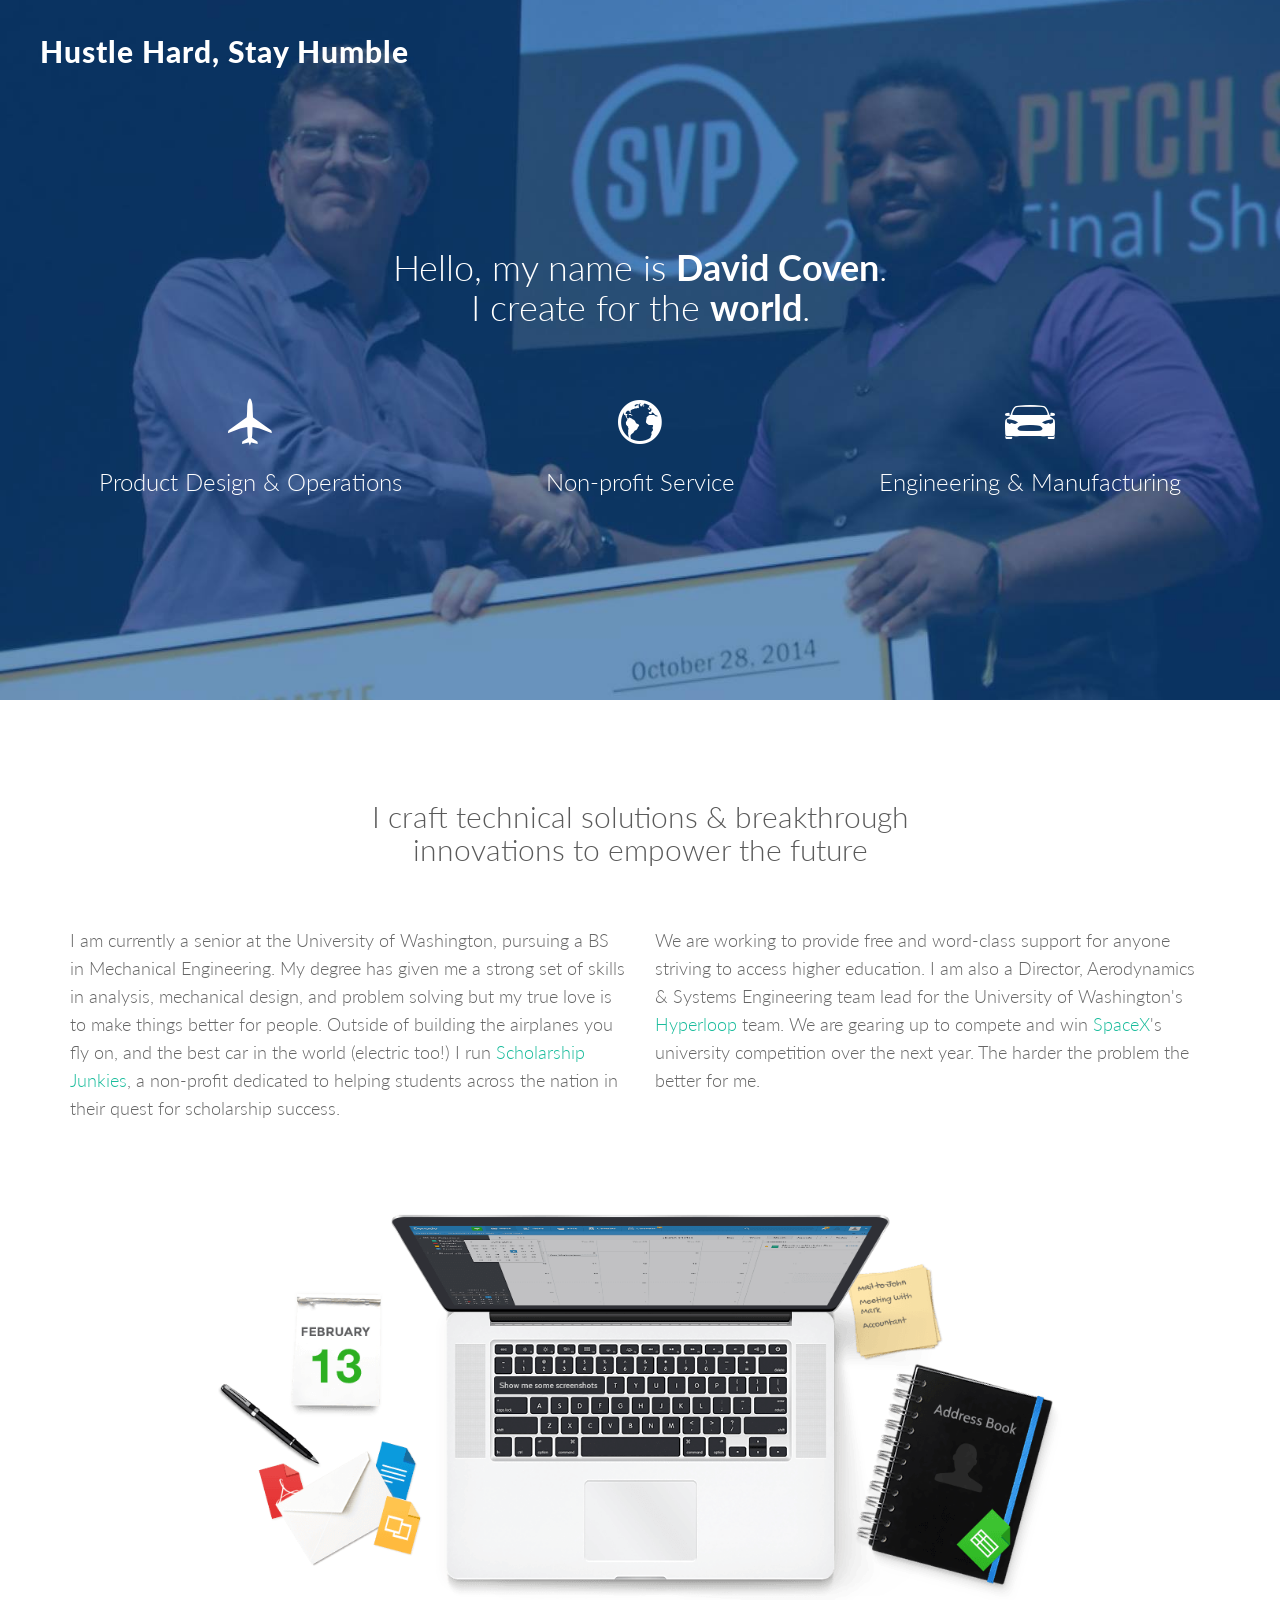
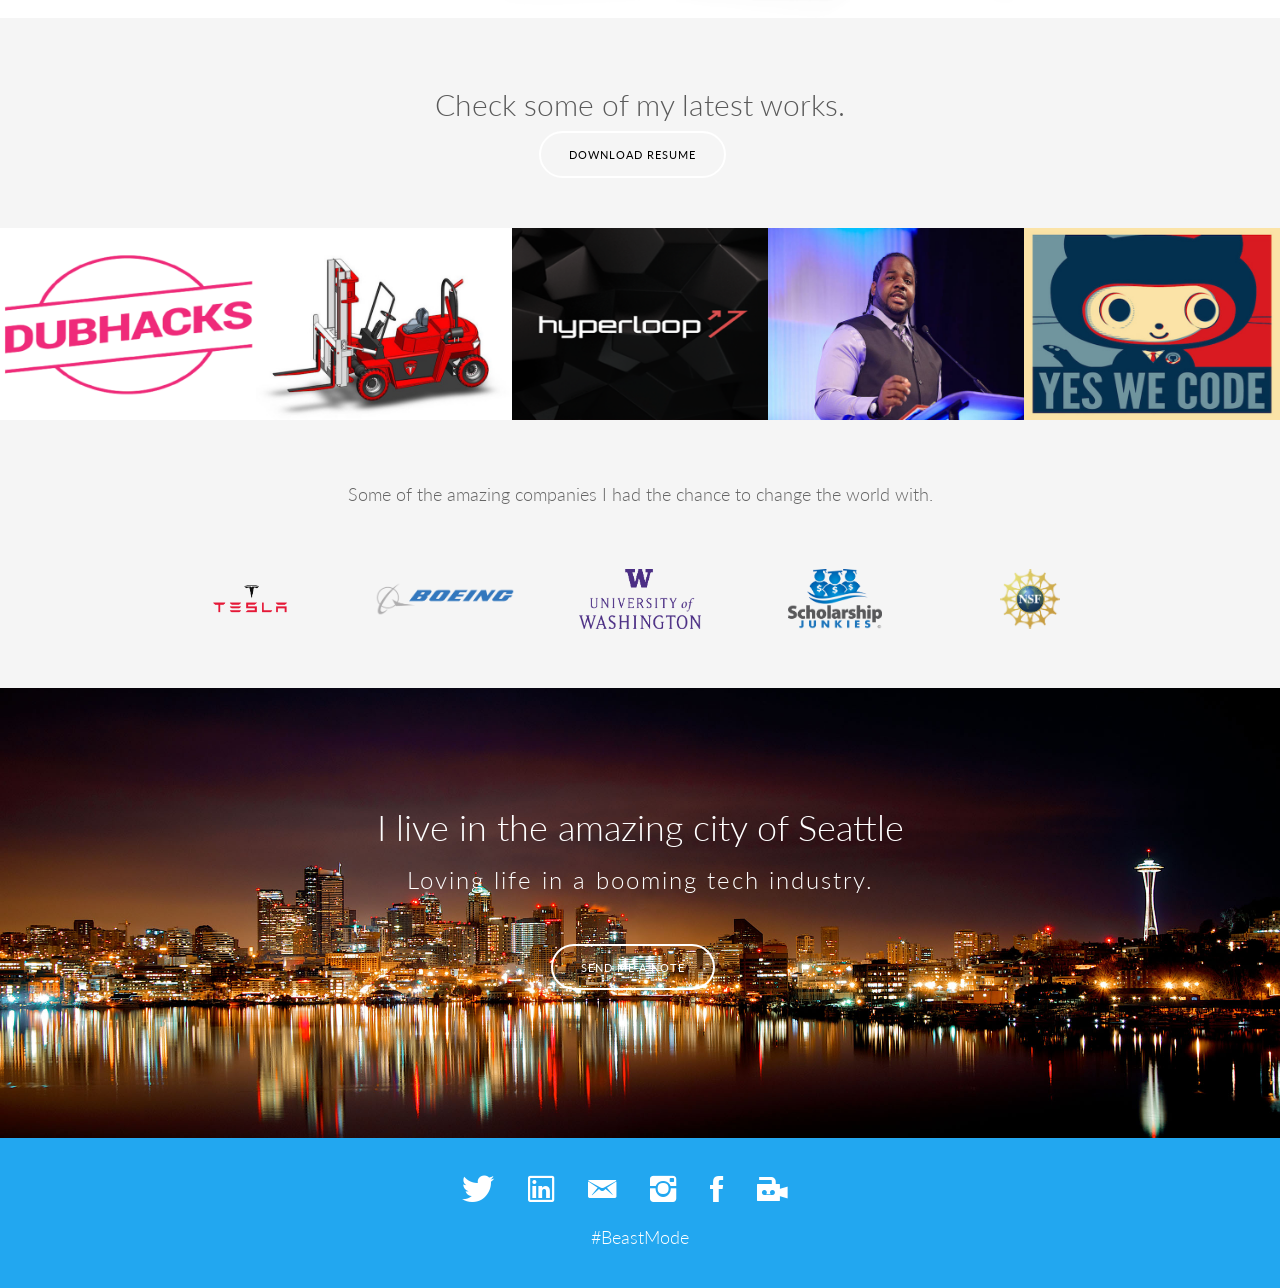
==== commit fb233575: "Update index.html" ====
--- a/index.html
+++ b/index.html
@@ -72,10 +72,10 @@
       <div class="row">
         <h2 class="centered mb">I craft technical solutions &amp; breakthrough <br/>innovations to empower the future</h2>
         <div class="col-md-6">
-         <p>I am currently a senior at the University of Washington, pursuing a BS in Mechanical Engineering. My degree has given me a strong set of skills in analysis, mechanical design, and problem solving but my true love is to make things better for people. Outside of building the airplanes you fly on, and the best car in the world (electric too!) I run <a href="http://scholarshipjunkies.org" target="_blank">Scholarship Junkies</a>, non-profit dedicated to helping students across the nation in their quest for scholarship success.  </p>
+         <p>I am currently a senior at the University of Washington, pursuing a BS in Mechanical Engineering. My degree has given me a strong set of skills in analysis, mechanical design, and problem solving but my true love is to make things better for people. Outside of building the airplanes you fly on, and the best car in the world (electric too!) I run <a href="http://scholarshipjunkies.org" target="_blank">Scholarship Junkies</a>, a non-profit dedicated to helping students across the nation in their quest for scholarship success.  </p>
         </div><!--/col-md-6-->
         <div class="col-md-6">
-          <p> We are working to provide free and word-class support for anyone striving to access higher education. I am also a Director, Aerodynamics &amp; Systems Engineering team lead for the University of Washington's <a href="http://uwashingtonhyperloop.org" target="_blank">Hyperloop</a> team. We gearing up to compete and win <a>SpaceX</a>'s university competition over the next year.  The harder the problem the better for me. </p>
+          <p> We are working to provide free and word-class support for anyone striving to access higher education. I am also a Director, Aerodynamics &amp; Systems Engineering team lead for the University of Washington's <a href="http://uwashingtonhyperloop.org" target="_blank">Hyperloop</a> team. We are gearing up to compete and win <a>SpaceX</a>'s university competition over the next year.  The harder the problem the better for me. </p>
         </div><!--/col-md-6-->
       </div><!--/row-->
     </div><!-- /.container -->
